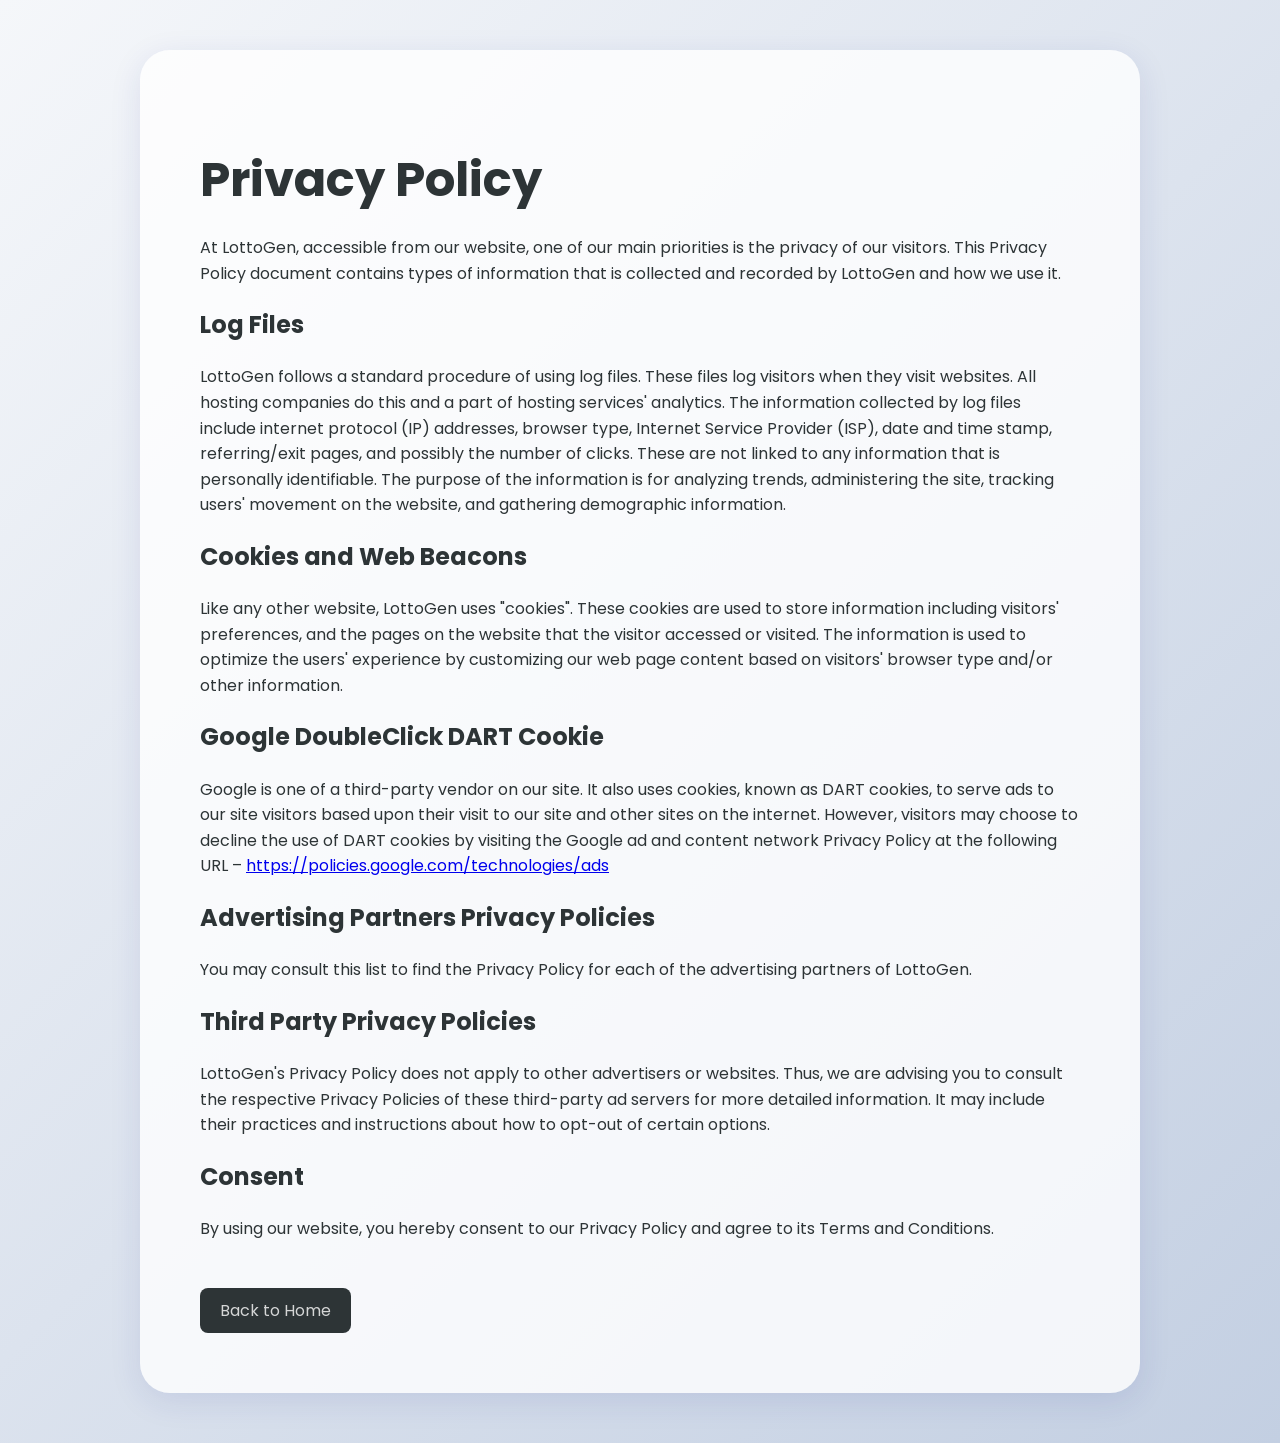
==== privacy.html @ 32d4238b "feat: optimize site for AdSense approval with rich content and legal pages" ====
<!DOCTYPE html>
<html lang="en">
<head>
    <meta charset="UTF-8">
    <meta name="viewport" content="width=device-width, initial-scale=1.0">
    <title>Privacy Policy - LottoGen</title>
    <link rel="stylesheet" href="style.css">
</head>
<body class="legal-page">
    <div class="container">
        <h1>Privacy Policy</h1>
        <p>At LottoGen, accessible from our website, one of our main priorities is the privacy of our visitors. This Privacy Policy document contains types of information that is collected and recorded by LottoGen and how we use it.</p>
        
        <h2>Log Files</h2>
        <p>LottoGen follows a standard procedure of using log files. These files log visitors when they visit websites. All hosting companies do this and a part of hosting services' analytics. The information collected by log files include internet protocol (IP) addresses, browser type, Internet Service Provider (ISP), date and time stamp, referring/exit pages, and possibly the number of clicks. These are not linked to any information that is personally identifiable. The purpose of the information is for analyzing trends, administering the site, tracking users' movement on the website, and gathering demographic information.</p>

        <h2>Cookies and Web Beacons</h2>
        <p>Like any other website, LottoGen uses "cookies". These cookies are used to store information including visitors' preferences, and the pages on the website that the visitor accessed or visited. The information is used to optimize the users' experience by customizing our web page content based on visitors' browser type and/or other information.</p>

        <h2>Google DoubleClick DART Cookie</h2>
        <p>Google is one of a third-party vendor on our site. It also uses cookies, known as DART cookies, to serve ads to our site visitors based upon their visit to our site and other sites on the internet. However, visitors may choose to decline the use of DART cookies by visiting the Google ad and content network Privacy Policy at the following URL – <a href="https://policies.google.com/technologies/ads">https://policies.google.com/technologies/ads</a></p>

        <h2>Advertising Partners Privacy Policies</h2>
        <p>You may consult this list to find the Privacy Policy for each of the advertising partners of LottoGen.</p>

        <h2>Third Party Privacy Policies</h2>
        <p>LottoGen's Privacy Policy does not apply to other advertisers or websites. Thus, we are advising you to consult the respective Privacy Policies of these third-party ad servers for more detailed information. It may include their practices and instructions about how to opt-out of certain options.</p>

        <h2>Consent</h2>
        <p>By using our website, you hereby consent to our Privacy Policy and agree to its Terms and Conditions.</p>
        
        <div class="action-area">
            <a href="index.html" class="back-link">Back to Home</a>
        </div>
    </div>
</body>
</html>
---- style.css ----
@import url('https://fonts.googleapis.com/css2?family=Poppins:wght@400;600;700&display=swap');

:root {
    --bg-gradient: linear-gradient(135deg, #f5f7fa 0%, #c3cfe2 100%);
    --container-bg: rgba(255, 255, 255, 0.8);
    --text-color: #2d3436;
    --heading-color: #2d3436;
    --border-color: rgba(0, 0, 0, 0.1);
    --card-shadow: 0 8px 32px 0 rgba(31, 38, 135, 0.1);
    --history-item-bg: rgba(255, 255, 255, 0.5);
    --history-text: #2d3436;
    --toggle-bg: #fff;
    --section-alternate-bg: rgba(255, 255, 255, 0.4);
    --nav-bg: rgba(255, 255, 255, 0.9);
}

.dark-mode {
    --bg-gradient: linear-gradient(135deg, #2d3436 0%, #000000 100%);
    --container-bg: rgba(45, 52, 54, 0.7);
    --text-color: #dfe6e9;
    --heading-color: #ffffff;
    --border-color: rgba(255, 255, 255, 0.1);
    --card-shadow: 0 8px 32px 0 rgba(0, 0, 0, 0.5);
    --history-item-bg: rgba(0, 0, 0, 0.3);
    --history-text: #dfe6e9;
    --toggle-bg: #2d3436;
    --section-alternate-bg: rgba(0, 0, 0, 0.2);
    --nav-bg: rgba(45, 52, 54, 0.95);
}

* {
    box-sizing: border-box;
    scroll-behavior: smooth;
}

body {
    font-family: 'Poppins', sans-serif;
    margin: 0;
    background: var(--bg-gradient);
    color: var(--text-color);
    line-height: 1.6;
    transition: background 0.5s ease;
}

header {
    position: sticky;
    top: 0;
    z-index: 1000;
    background: var(--nav-bg);
    backdrop-filter: blur(10px);
    -webkit-backdrop-filter: blur(10px);
    border-bottom: 1px solid var(--border-color);
    padding: 10px 0;
}

nav {
    display: flex;
    justify-content: space-between;
    align-items: center;
    max-width: 1200px;
    margin: 0 auto;
    padding: 0 20px;
}

.logo {
    font-size: 24px;
    font-weight: 700;
    color: var(--heading-color);
}

nav ul {
    display: flex;
    list-style: none;
    margin: 0;
    padding: 0;
}

nav ul li {
    margin-left: 20px;
}

nav ul li a {
    text-decoration: none;
    color: var(--text-color);
    font-weight: 600;
    transition: color 0.3s;
}

nav ul li a:hover {
    color: #ff6b6b;
}

.container {
    max-width: 1000px;
    margin: 0 auto;
    padding: 20px;
}

.hero-section {
    padding: 80px 0;
    text-align: center;
}

.hero-section .container {
    background: var(--container-bg);
    padding: 60px;
    border-radius: 30px;
    box-shadow: var(--card-shadow);
    border: 1px solid var(--border-color);
}

h1 {
    font-size: 3em;
    color: var(--heading-color);
    margin-bottom: 10px;
}

.subtitle {
    font-size: 1.2em;
    margin-bottom: 40px;
    opacity: 0.8;
}

.content-section {
    padding: 80px 0;
}

.content-section.alternate {
    background: var(--section-alternate-bg);
}

.content-section h2 {
    text-align: center;
    font-size: 2.5em;
    margin-bottom: 40px;
    color: var(--heading-color);
}

.content-grid {
    display: grid;
    grid-template-columns: repeat(auto-fit, minmax(300px, 1fr));
    gap: 30px;
}

.content-card {
    background: var(--container-bg);
    padding: 30px;
    border-radius: 20px;
    border: 1px solid var(--border-color);
    box-shadow: var(--card-shadow);
}

.faq-item {
    margin-bottom: 30px;
}

.faq-item h4 {
    font-size: 1.2em;
    color: var(--heading-color);
    margin-bottom: 10px;
}

#generate-btn {
    padding: 18px 40px;
    font-size: 20px;
    font-weight: 700;
    cursor: pointer;
    border: none;
    border-radius: 15px;
    background: linear-gradient(135deg, #ff6b6b, #f06595);
    color: white;
    transition: all 0.3s ease;
    box-shadow: 0 4px 15px 0 rgba(255, 107, 107, 0.4);
    margin: 20px 0 40px;
}

#generate-btn:hover {
    transform: translateY(-5px);
    box-shadow: 0 10px 25px 0 rgba(255, 107, 107, 0.6);
}

.history-container {
    margin-top: 40px;
}

#history-list {
    list-style: none;
    padding: 0;
    display: flex;
    flex-wrap: wrap;
    justify-content: center;
    gap: 10px;
}

#history-list li {
    background: var(--history-item-bg);
    padding: 10px 15px;
    border-radius: 10px;
    border: 1px solid var(--border-color);
}

#theme-btn {
    background: var(--toggle-bg);
    border: 1px solid var(--border-color);
    border-radius: 50%;
    width: 45px;
    height: 45px;
    cursor: pointer;
    display: flex;
    justify-content: center;
    align-items: center;
    font-size: 20px;
    transition: all 0.3s ease;
    color: var(--text-color);
}

footer {
    background: var(--nav-bg);
    padding: 40px 0;
    border-top: 1px solid var(--border-color);
    margin-top: 80px;
    text-align: center;
}

.footer-links {
    margin-top: 20px;
}

.footer-links a {
    margin: 0 15px;
    text-decoration: none;
    color: var(--text-color);
    font-weight: 600;
}

.legal-page .container {
    background: var(--container-bg);
    margin-top: 50px;
    margin-bottom: 50px;
    padding: 60px;
    border-radius: 30px;
    box-shadow: var(--card-shadow);
}

.back-link {
    display: inline-block;
    margin-top: 30px;
    padding: 10px 20px;
    background: var(--heading-color);
    color: var(--container-bg);
    text-decoration: none;
    border-radius: 8px;
}

@media (max-width: 768px) {
    h1 { font-size: 2em; }
    nav ul { display: none; } /* Could add hamburger menu for real product */
    .hero-section .container { padding: 30px; }
    .legal-page .container { padding: 30px; }
}
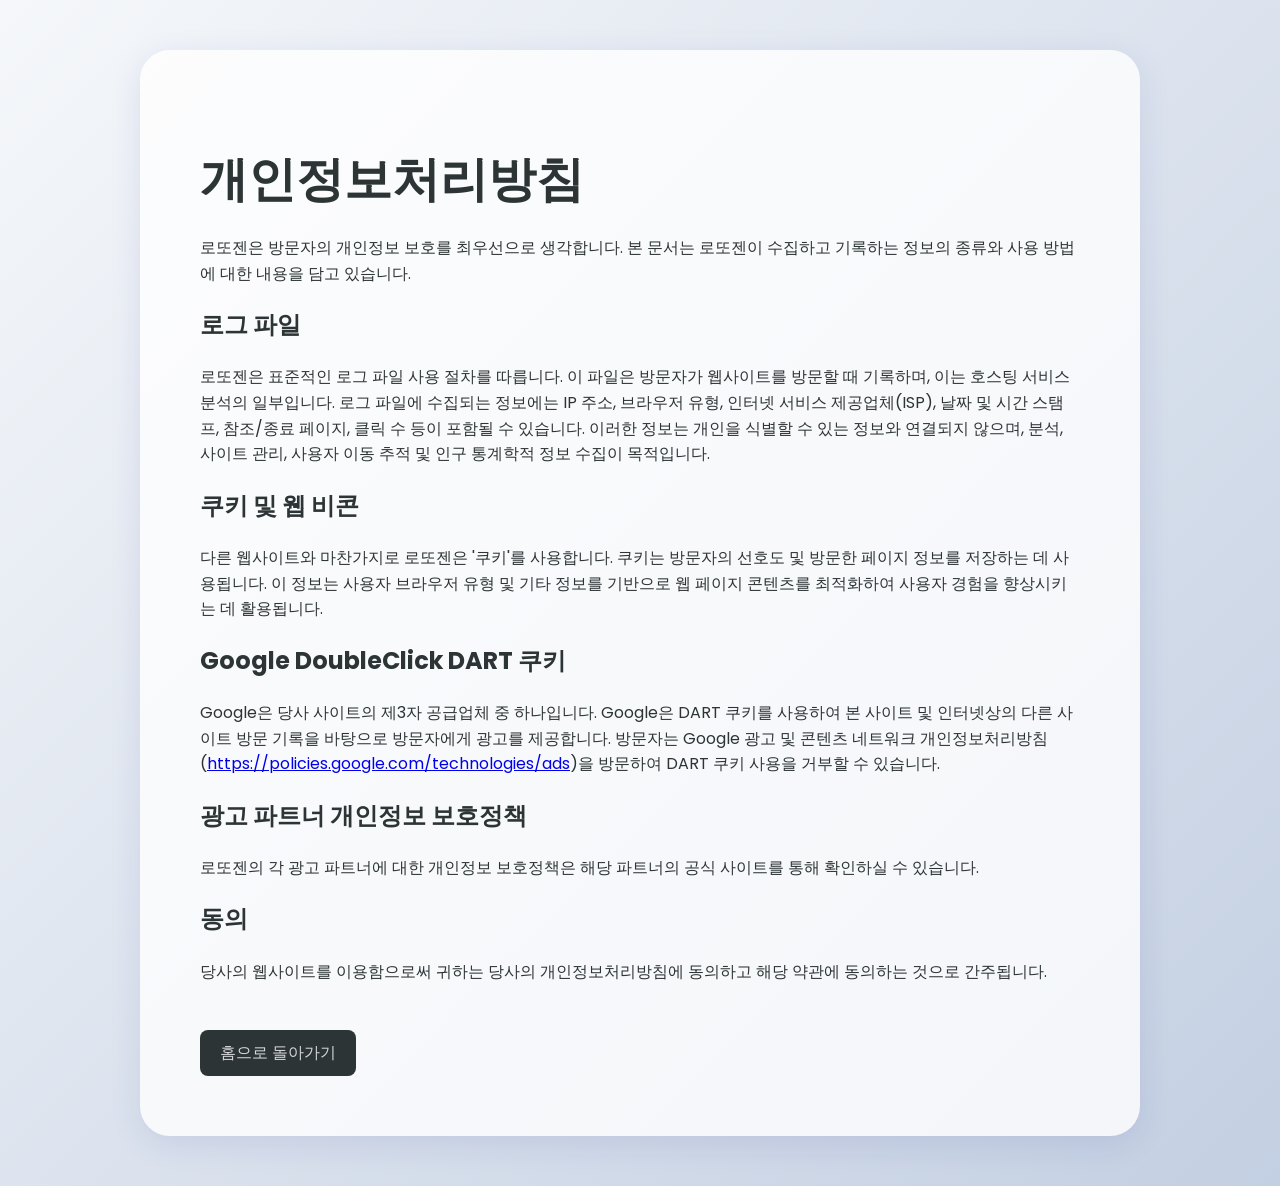
==== commit 1772fb99: "feat: full Korean localization for the website" ====
--- a/privacy.html
+++ b/privacy.html
@@ -1,36 +1,33 @@
 <!DOCTYPE html>
-<html lang="en">
+<html lang="ko">
 <head>
     <meta charset="UTF-8">
     <meta name="viewport" content="width=device-width, initial-scale=1.0">
-    <title>Privacy Policy - LottoGen</title>
+    <title>개인정보처리방침 - 로또젠</title>
     <link rel="stylesheet" href="style.css">
 </head>
 <body class="legal-page">
     <div class="container">
-        <h1>Privacy Policy</h1>
-        <p>At LottoGen, accessible from our website, one of our main priorities is the privacy of our visitors. This Privacy Policy document contains types of information that is collected and recorded by LottoGen and how we use it.</p>
+        <h1>개인정보처리방침</h1>
+        <p>로또젠은 방문자의 개인정보 보호를 최우선으로 생각합니다. 본 문서는 로또젠이 수집하고 기록하는 정보의 종류와 사용 방법에 대한 내용을 담고 있습니다.</p>
         
-        <h2>Log Files</h2>
-        <p>LottoGen follows a standard procedure of using log files. These files log visitors when they visit websites. All hosting companies do this and a part of hosting services' analytics. The information collected by log files include internet protocol (IP) addresses, browser type, Internet Service Provider (ISP), date and time stamp, referring/exit pages, and possibly the number of clicks. These are not linked to any information that is personally identifiable. The purpose of the information is for analyzing trends, administering the site, tracking users' movement on the website, and gathering demographic information.</p>
+        <h2>로그 파일</h2>
+        <p>로또젠은 표준적인 로그 파일 사용 절차를 따릅니다. 이 파일은 방문자가 웹사이트를 방문할 때 기록하며, 이는 호스팅 서비스 분석의 일부입니다. 로그 파일에 수집되는 정보에는 IP 주소, 브라우저 유형, 인터넷 서비스 제공업체(ISP), 날짜 및 시간 스탬프, 참조/종료 페이지, 클릭 수 등이 포함될 수 있습니다. 이러한 정보는 개인을 식별할 수 있는 정보와 연결되지 않으며, 분석, 사이트 관리, 사용자 이동 추적 및 인구 통계학적 정보 수집이 목적입니다.</p>
 
-        <h2>Cookies and Web Beacons</h2>
-        <p>Like any other website, LottoGen uses "cookies". These cookies are used to store information including visitors' preferences, and the pages on the website that the visitor accessed or visited. The information is used to optimize the users' experience by customizing our web page content based on visitors' browser type and/or other information.</p>
+        <h2>쿠키 및 웹 비콘</h2>
+        <p>다른 웹사이트와 마찬가지로 로또젠은 '쿠키'를 사용합니다. 쿠키는 방문자의 선호도 및 방문한 페이지 정보를 저장하는 데 사용됩니다. 이 정보는 사용자 브라우저 유형 및 기타 정보를 기반으로 웹 페이지 콘텐츠를 최적화하여 사용자 경험을 향상시키는 데 활용됩니다.</p>
 
-        <h2>Google DoubleClick DART Cookie</h2>
-        <p>Google is one of a third-party vendor on our site. It also uses cookies, known as DART cookies, to serve ads to our site visitors based upon their visit to our site and other sites on the internet. However, visitors may choose to decline the use of DART cookies by visiting the Google ad and content network Privacy Policy at the following URL – <a href="https://policies.google.com/technologies/ads">https://policies.google.com/technologies/ads</a></p>
+        <h2>Google DoubleClick DART 쿠키</h2>
+        <p>Google은 당사 사이트의 제3자 공급업체 중 하나입니다. Google은 DART 쿠키를 사용하여 본 사이트 및 인터넷상의 다른 사이트 방문 기록을 바탕으로 방문자에게 광고를 제공합니다. 방문자는 Google 광고 및 콘텐츠 네트워크 개인정보처리방침(<a href="https://policies.google.com/technologies/ads">https://policies.google.com/technologies/ads</a>)을 방문하여 DART 쿠키 사용을 거부할 수 있습니다.</p>
 
-        <h2>Advertising Partners Privacy Policies</h2>
-        <p>You may consult this list to find the Privacy Policy for each of the advertising partners of LottoGen.</p>
+        <h2>광고 파트너 개인정보 보호정책</h2>
+        <p>로또젠의 각 광고 파트너에 대한 개인정보 보호정책은 해당 파트너의 공식 사이트를 통해 확인하실 수 있습니다.</p>
 
-        <h2>Third Party Privacy Policies</h2>
-        <p>LottoGen's Privacy Policy does not apply to other advertisers or websites. Thus, we are advising you to consult the respective Privacy Policies of these third-party ad servers for more detailed information. It may include their practices and instructions about how to opt-out of certain options.</p>
-
-        <h2>Consent</h2>
-        <p>By using our website, you hereby consent to our Privacy Policy and agree to its Terms and Conditions.</p>
+        <h2>동의</h2>
+        <p>당사의 웹사이트를 이용함으로써 귀하는 당사의 개인정보처리방침에 동의하고 해당 약관에 동의하는 것으로 간주됩니다.</p>
         
         <div class="action-area">
-            <a href="index.html" class="back-link">Back to Home</a>
+            <a href="index.html" class="back-link">홈으로 돌아가기</a>
         </div>
     </div>
 </body>
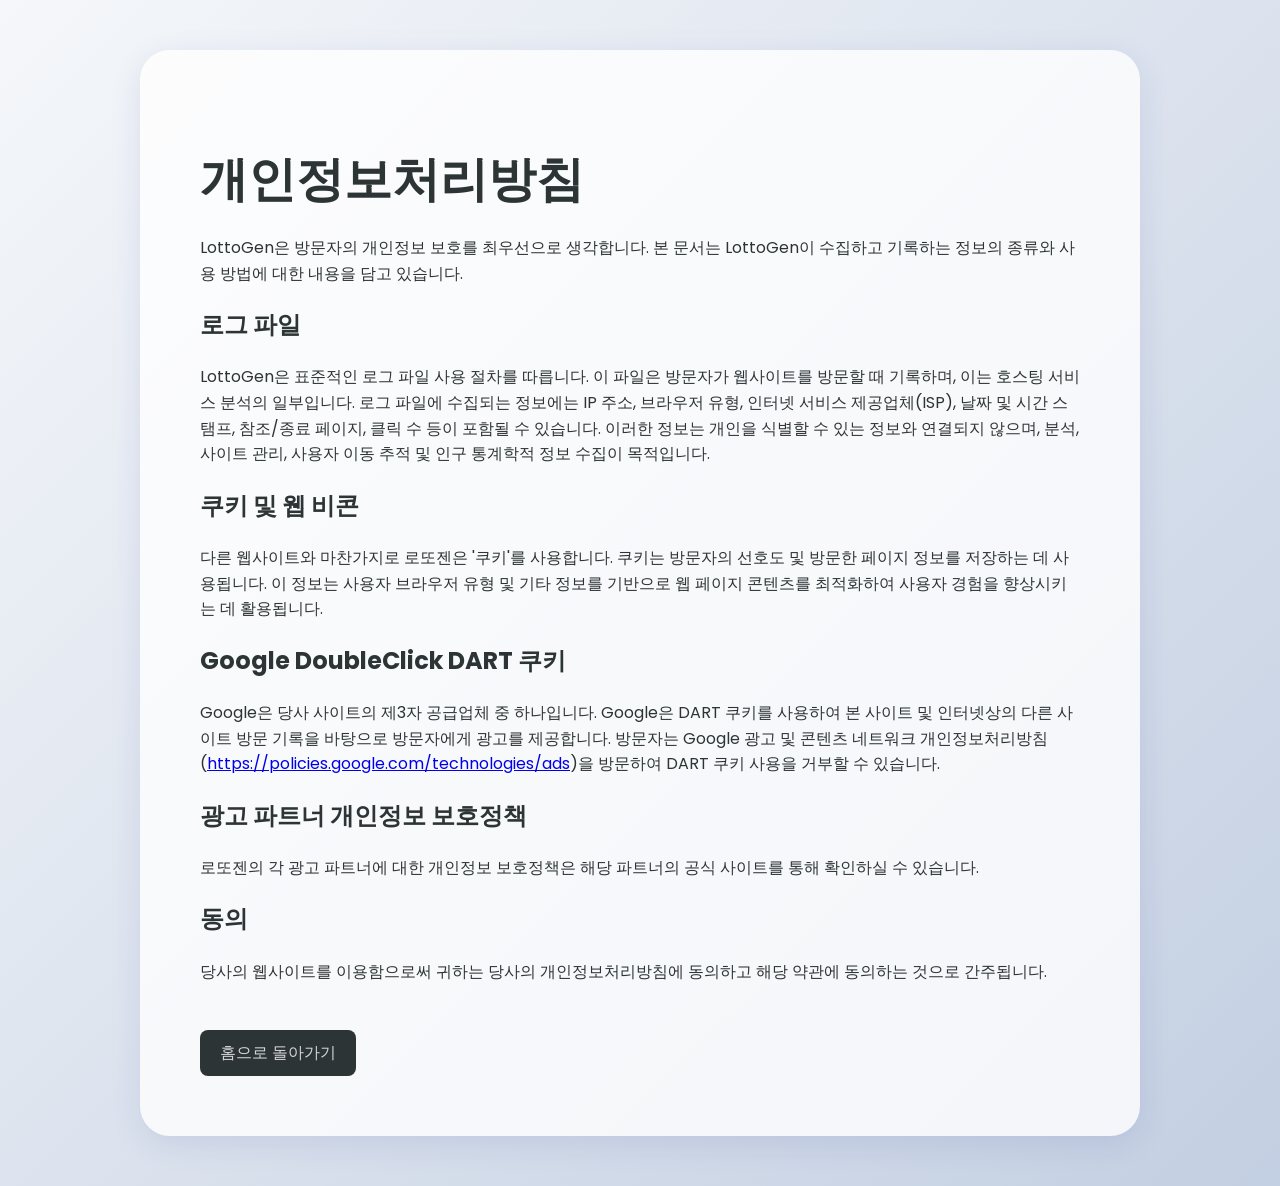
==== commit 06080a40: "style: change brand name back to English LottoGen" ====
--- a/privacy.html
+++ b/privacy.html
@@ -9,10 +9,10 @@
 <body class="legal-page">
     <div class="container">
         <h1>개인정보처리방침</h1>
-        <p>로또젠은 방문자의 개인정보 보호를 최우선으로 생각합니다. 본 문서는 로또젠이 수집하고 기록하는 정보의 종류와 사용 방법에 대한 내용을 담고 있습니다.</p>
+        <p>LottoGen은 방문자의 개인정보 보호를 최우선으로 생각합니다. 본 문서는 LottoGen이 수집하고 기록하는 정보의 종류와 사용 방법에 대한 내용을 담고 있습니다.</p>
         
         <h2>로그 파일</h2>
-        <p>로또젠은 표준적인 로그 파일 사용 절차를 따릅니다. 이 파일은 방문자가 웹사이트를 방문할 때 기록하며, 이는 호스팅 서비스 분석의 일부입니다. 로그 파일에 수집되는 정보에는 IP 주소, 브라우저 유형, 인터넷 서비스 제공업체(ISP), 날짜 및 시간 스탬프, 참조/종료 페이지, 클릭 수 등이 포함될 수 있습니다. 이러한 정보는 개인을 식별할 수 있는 정보와 연결되지 않으며, 분석, 사이트 관리, 사용자 이동 추적 및 인구 통계학적 정보 수집이 목적입니다.</p>
+        <p>LottoGen은 표준적인 로그 파일 사용 절차를 따릅니다. 이 파일은 방문자가 웹사이트를 방문할 때 기록하며, 이는 호스팅 서비스 분석의 일부입니다. 로그 파일에 수집되는 정보에는 IP 주소, 브라우저 유형, 인터넷 서비스 제공업체(ISP), 날짜 및 시간 스탬프, 참조/종료 페이지, 클릭 수 등이 포함될 수 있습니다. 이러한 정보는 개인을 식별할 수 있는 정보와 연결되지 않으며, 분석, 사이트 관리, 사용자 이동 추적 및 인구 통계학적 정보 수집이 목적입니다.</p>
 
         <h2>쿠키 및 웹 비콘</h2>
         <p>다른 웹사이트와 마찬가지로 로또젠은 '쿠키'를 사용합니다. 쿠키는 방문자의 선호도 및 방문한 페이지 정보를 저장하는 데 사용됩니다. 이 정보는 사용자 브라우저 유형 및 기타 정보를 기반으로 웹 페이지 콘텐츠를 최적화하여 사용자 경험을 향상시키는 데 활용됩니다.</p>
